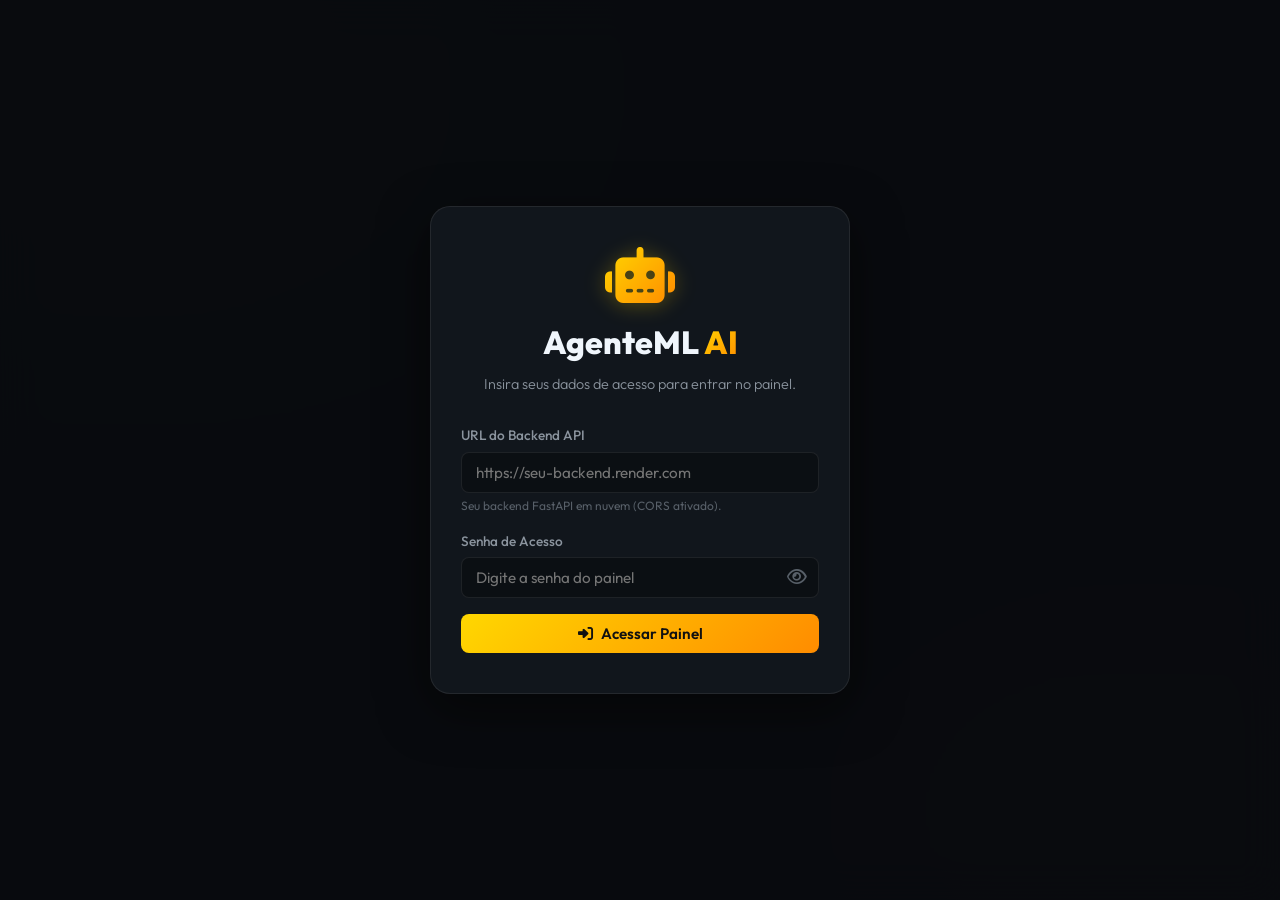
==== public/index.html @ 6416196d "Primeiro" ====
<!DOCTYPE html>
<html lang="pt-BR">
<head>
    <meta charset="UTF-8">
    <meta name="viewport" content="width=device-width, initial-scale=1.0">
    <title>Mercado Livre Affiliate AI Agent Dashboard</title>
    <!-- Google Fonts -->
    <link rel="preconnect" href="https://fonts.googleapis.com">
    <link rel="preconnect" href="https://fonts.gstatic.com" crossorigin>
    <link href="https://fonts.googleapis.com/css2?family=Outfit:wght@300;400;500;600;700;800&display=swap" rel="stylesheet">
    <!-- FontAwesome for Premium Icons -->
    <link rel="stylesheet" href="https://cdnjs.cloudflare.com/ajax/libs/font-awesome/6.4.0/css/all.min.css">
    <!-- Custom Style Sheet -->
    <link rel="stylesheet" href="style.css">
</head>
<body>

    <!-- LOGIN SCREEN OVERLAY -->
    <div id="login-overlay" class="login-overlay">
        <div class="login-card">
            <div class="login-header">
                <i class="fa-solid fa-robot login-logo-icon"></i>
                <h2>AgenteML <span>AI</span></h2>
                <p>Insira seus dados de acesso para entrar no painel.</p>
            </div>
            <form id="login-form" class="login-form">
                <!-- Backend API input (only visible if hosted on Firebase/remote) -->
                <div class="form-group" id="backend-url-group" style="display: none;">
                    <label for="login-backend-url">URL do Backend API</label>
                    <input type="text" id="login-backend-url" placeholder="https://seu-backend.render.com">
                    <small>Seu backend FastAPI em nuvem (CORS ativado).</small>
                </div>
                <div class="form-group">
                    <label for="login-password">Senha de Acesso</label>
                    <div class="input-password-wrapper">
                        <input type="password" id="login-password" placeholder="Digite a senha do painel" required>
                        <button type="button" class="toggle-password" onclick="togglePasswordVisibility('login-password')">
                            <i class="fa-regular fa-eye"></i>
                        </button>
                    </div>
                </div>
                <div id="login-error-msg" class="login-error-msg" style="display: none;">
                    <i class="fa-solid fa-triangle-exclamation"></i> <span>Senha incorreta.</span>
                </div>
                <button type="submit" class="btn btn-primary btn-block">
                    <i class="fa-solid fa-right-to-bracket"></i> Acessar Painel
                </button>
            </form>
        </div>
    </div>

    <!-- MAIN APP CONTAINER -->
    <div class="app-container" id="app-container" style="display: none;">
        
        <!-- HEADER -->
        <header class="app-header">
            <div class="header-logo">
                <i class="fa-solid fa-robot logo-icon"></i>
                <div class="logo-text">
                    <h1>AgenteML <span>AI</span></h1>
                    <p>Agente Automatizado de Ofertas & Afiliados</p>
                </div>
            </div>
            <div class="header-status">
                <div class="status-badge" id="scheduler-status">
                    <span class="status-dot"></span>
                    <span class="status-label">Agendador Inativo</span>
                </div>
                <div class="next-run-badge">
                    <i class="fa-regular fa-clock"></i>
                    <span>Próximo disparo: <strong id="next-run-time">--:--</strong></span>
                </div>
                <button onclick="logout()" class="btn-icon" title="Sair do Painel" style="margin-left: 10px; font-size: 1.15rem; color: var(--danger-color);">
                    <i class="fa-solid fa-power-off"></i>
                </button>
            </div>
        </header>

        <!-- MAIN LAYOUT -->
        <main class="app-content">
            
            <!-- LEFT PANEL: CONFIGURATION -->
            <section class="panel panel-config">
                <div class="panel-header">
                    <i class="fa-solid fa-sliders"></i>
                    <h2>Configurações do Agente</h2>
                </div>
                <form id="config-form" class="panel-body">
                    <!-- Mercado Livre Section -->
                    <div class="form-section">
                        <h3><i class="fa-solid fa-tags"></i> Mercado Livre</h3>
                        <div class="form-group">
                            <label for="MERCADO_LIVRE_AFFILIATE_ID">ID de Afiliado</label>
                            <input type="text" id="MERCADO_LIVRE_AFFILIATE_ID" placeholder="Ex: 12345678" required>
                            <small>Seu ID numérico para rastreamento de comissões.</small>
                        </div>
                    </div>

                    <!-- Security Section -->
                    <div class="form-section">
                        <h3><i class="fa-solid fa-shield-halved"></i> Segurança do Painel</h3>
                        <div class="form-group">
                            <label for="ADMIN_PASSWORD">Senha do Painel</label>
                            <div class="input-password-wrapper">
                                <input type="password" id="ADMIN_PASSWORD" placeholder="Altere a senha de acesso" required>
                                <button type="button" class="toggle-password" onclick="togglePasswordVisibility('ADMIN_PASSWORD')">
                                    <i class="fa-regular fa-eye"></i>
                                </button>
                            </div>
                            <small>Altere a senha usada para fazer login neste painel.</small>
                        </div>
                    </div>

                    <!-- AI Key Section -->
                    <div class="form-section">
                        <h3><i class="fa-solid fa-brain"></i> Inteligência Artificial</h3>
                        <div class="form-group">
                            <label for="GEMINI_API_KEY">Gemini API Key</label>
                            <div class="input-password-wrapper">
                                <input type="password" id="GEMINI_API_KEY" placeholder="Insira sua chave do Google AI Studio">
                                <button type="button" class="toggle-password" onclick="togglePasswordVisibility('GEMINI_API_KEY')">
                                    <i class="fa-regular fa-eye"></i>
                                </button>
                            </div>
                            <small>Chave para escrever as copies. Se vazia, usa o modelo de fallback padrão.</small>
                        </div>
                    </div>

                    <!-- Email / SMTP Section -->
                    <div class="form-section">
                        <h3><i class="fa-solid fa-envelope"></i> E-mail (Servidor SMTP)</h3>
                        <div class="form-row">
                            <div class="form-group col-8">
                                <label for="SMTP_SERVER">Servidor SMTP</label>
                                <input type="text" id="SMTP_SERVER" placeholder="Ex: smtp.gmail.com" required>
                            </div>
                            <div class="form-group col-4">
                                <label for="SMTP_PORT">Porta</label>
                                <input type="number" id="SMTP_PORT" placeholder="587" required>
                            </div>
                        </div>
                        <div class="form-group">
                            <label for="SMTP_USER">Usuário / E-mail do Rementente</label>
                            <input type="email" id="SMTP_USER" placeholder="seu-email@gmail.com" required>
                        </div>
                        <div class="form-group">
                            <label for="SMTP_PASSWORD">Senha do E-mail (ou Senha de App)</label>
                            <div class="input-password-wrapper">
                                <input type="password" id="SMTP_PASSWORD" placeholder="Senha do e-mail ou Token de aplicativo" required>
                                <button type="button" class="toggle-password" onclick="togglePasswordVisibility('SMTP_PASSWORD')">
                                    <i class="fa-regular fa-eye"></i>
                                </button>
                            </div>
                            <small>Para contas Gmail, utilize uma "Senha de App" gerada na conta Google.</small>
                        </div>
                        <div class="form-group">
                            <label for="RECEIVER_EMAIL">E-mail do Destinatário</label>
                            <input type="email" id="RECEIVER_EMAIL" placeholder="recebedor-ofertas@gmail.com" required>
                            <small>E-mail onde você deseja receber as promoções estruturadas.</small>
                        </div>
                        <button type="button" id="btn-test-email" class="btn btn-secondary">
                            <i class="fa-regular fa-paper-plane"></i> Testar Conexão SMTP
                        </button>
                    </div>

                    <!-- Schedule Section -->
                    <div class="form-section">
                        <h3><i class="fa-regular fa-calendar-check"></i> Agendamento Diário</h3>
                        <div class="form-group">
                            <label for="POST_TIMES">Horários de Disparo (separados por vírgula)</label>
                            <input type="text" id="POST_TIMES" placeholder="Ex: 09:00, 13:00, 19:00" required>
                            <small>Os horários em que o agente buscará promoções e enviará para seu e-mail.</small>
                        </div>
                    </div>

                    <div class="form-actions">
                        <button type="submit" class="btn btn-primary btn-block">
                            <i class="fa-regular fa-floppy-disk"></i> Salvar Configurações
                        </button>
                    </div>
                </form>
            </section>

            <!-- RIGHT PANEL: CONTROL BOARD, LOGS & HISTORY -->
            <section class="right-column">
                
                <!-- CONTROL BOARD -->
                <div class="panel panel-control">
                    <div class="panel-header">
                        <i class="fa-solid fa-gamepad"></i>
                        <h2>Painel de Controle</h2>
                    </div>
                    <div class="panel-body control-actions">
                        <button id="btn-trigger" class="btn btn-gradient">
                            <i class="fa-solid fa-bolt"></i> Executar Agente Agora
                        </button>
                        
                        <div class="status-summary">
                            <div class="summary-item">
                                <span class="summary-label">Última Execução</span>
                                <span class="summary-value" id="last-run-time">Nenhuma</span>
                            </div>
                            <div class="summary-item">
                                <span class="summary-label">Resultado</span>
                                <span class="summary-value" id="last-run-status">Aguardando</span>
                            </div>
                            <div class="summary-item">
                                <span class="summary-label">Itens Enviados</span>
                                <span class="summary-value" id="last-run-count">0</span>
                            </div>
                        </div>
                    </div>
                </div>

                <!-- LOGS BOX -->
                <div class="panel panel-logs">
                    <div class="panel-header">
                        <i class="fa-solid fa-terminal"></i>
                        <h2>Console de Logs</h2>
                        <button class="btn-icon" onclick="fetchLogs()" title="Atualizar Logs">
                            <i class="fa-solid fa-rotate"></i>
                        </button>
                    </div>
                    <div class="panel-body console-body" id="logs-console">
                        [Sistema] Carregando logs...
                    </div>
                </div>

                <!-- HISTORY OF OFFERS -->
                <div class="panel panel-history">
                    <div class="panel-header">
                        <i class="fa-solid fa-history"></i>
                        <h2>Histórico de Ofertas Geradas</h2>
                    </div>
                    <div class="panel-body history-body" id="history-container">
                        <div class="empty-state">
                            <i class="fa-solid fa-box-open"></i>
                            <p>Nenhuma oferta gerada ainda. Execute o agente acima para iniciar!</p>
                        </div>
                    </div>
                </div>

            </section>

        </main>
        
        <!-- FOOTER -->
        <footer class="app-footer">
            <p>&copy; 2026 AgenteML AI. Feito para potencializar suas vendas como afiliado Mercado Livre.</p>
        </footer>

    </div>

    <!-- Notification Toast -->
    <div id="toast" class="toast">
        <i id="toast-icon" class="fa-solid"></i>
        <span id="toast-message">Mensagem aqui</span>
    </div>

    <!-- Script Entrypoint -->
    <script src="app.js"></script>
</body>
</html>
---- public/style.css ----
/* AgenteML AI Dashboard Styles */

:root {
    --bg-dark: #090b0f;
    --app-bg: #0e1117;
    --panel-bg: rgba(22, 27, 34, 0.75);
    --border-color: rgba(255, 255, 255, 0.08);
    --border-active: rgba(255, 196, 0, 0.4);
    
    --text-primary: #f0f6fc;
    --text-secondary: #8b949e;
    --text-muted: #586069;
    
    --accent-yellow: #ffd700;
    --accent-orange: #ff7b00;
    --accent-gradient: linear-gradient(135deg, #ffd700, #ff8c00);
    --accent-color: #ffd700;
    
    --success-color: #2ea44f;
    --success-bg: rgba(46, 164, 79, 0.15);
    --danger-color: #f85149;
    --danger-bg: rgba(248, 81, 73, 0.15);
    --info-color: #58a6ff;
    
    --console-bg: #010409;
    --console-text: #39ff14; /* Cyber Neon Green */
    
    --font-main: 'Outfit', -apple-system, BlinkMacSystemFont, "Segoe UI", Helvetica, Arial, sans-serif;
    --transition-speed: 0.3s;
}

* {
    box-sizing: border-box;
    margin: 0;
    padding: 0;
}

/* Custom Scrollbar Styles for Premium Feel */
::-webkit-scrollbar {
    width: 8px;
    height: 8px;
}
::-webkit-scrollbar-track {
    background: rgba(0, 0, 0, 0.2);
    border-radius: 4px;
}
::-webkit-scrollbar-thumb {
    background: rgba(255, 215, 0, 0.15);
    border-radius: 4px;
    transition: background var(--transition-speed);
}
::-webkit-scrollbar-thumb:hover {
    background: rgba(255, 215, 0, 0.4);
}

body {
    background-color: var(--bg-dark);
    background-image: 
        radial-gradient(at 10% 10%, rgba(255, 215, 0, 0.03) 0px, transparent 50%),
        radial-gradient(at 90% 90%, rgba(255, 123, 0, 0.03) 0px, transparent 50%);
    background-attachment: fixed;
    color: var(--text-primary);
    font-family: var(--font-main);
    line-height: 1.5;
    -webkit-font-smoothing: antialiased;
}

.app-container {
    max-width: 1300px;
    margin: 0 auto;
    padding: 20px;
    display: flex;
    flex-direction: column;
    min-height: 100vh;
}

/* LOGIN OVERLAY STYLES */
.login-overlay {
    position: fixed;
    top: 0;
    left: 0;
    width: 100vw;
    height: 100vh;
    background-color: rgba(9, 11, 15, 0.85);
    backdrop-filter: blur(20px);
    z-index: 9999;
    display: flex;
    justify-content: center;
    align-items: center;
    padding: 20px;
}

.login-card {
    background: var(--panel-bg);
    border: 1px solid var(--border-color);
    border-radius: 20px;
    width: 100%;
    max-width: 420px;
    padding: 40px 30px;
    box-shadow: 0 15px 50px rgba(0, 0, 0, 0.5);
    text-align: center;
    animation: fadeIn 0.5s ease;
}

@keyframes fadeIn {
    from { opacity: 0; transform: translateY(-20px); }
    to { opacity: 1; transform: translateY(0); }
}

.login-header {
    margin-bottom: 30px;
}

.login-logo-icon {
    font-size: 3.5rem;
    background: var(--accent-gradient);
    -webkit-background-clip: text;
    -webkit-text-fill-color: transparent;
    filter: drop-shadow(0 2px 10px rgba(255, 215, 0, 0.3));
    margin-bottom: 15px;
}

.login-header h2 {
    font-size: 2rem;
    font-weight: 800;
    margin-bottom: 8px;
}

.login-header h2 span {
    color: var(--accent-orange);
    background: var(--accent-gradient);
    -webkit-background-clip: text;
    -webkit-text-fill-color: transparent;
}

.login-header p {
    font-size: 0.9rem;
    color: var(--text-secondary);
    font-weight: 300;
}

.login-form {
    text-align: left;
}

.login-error-msg {
    background-color: var(--danger-bg);
    border: 1px solid var(--danger-color);
    color: var(--danger-color);
    padding: 10px 14px;
    border-radius: 8px;
    font-size: 0.85rem;
    font-weight: 500;
    margin-bottom: 16px;
    display: flex;
    align-items: center;
    gap: 8px;
}

/* HEADER STYLES */
.app-header {
    display: flex;
    justify-content: space-between;
    align-items: center;
    padding: 20px 25px;
    background: var(--panel-bg);
    border: 1px solid var(--border-color);
    border-radius: 16px;
    margin-bottom: 24px;
    backdrop-filter: blur(12px);
    box-shadow: 0 8px 32px 0 rgba(0, 0, 0, 0.2);
}

.header-logo {
    display: flex;
    align-items: center;
    gap: 15px;
}

.logo-icon {
    font-size: 2.5rem;
    background: var(--accent-gradient);
    -webkit-background-clip: text;
    -webkit-text-fill-color: transparent;
    filter: drop-shadow(0 2px 8px rgba(255, 215, 0, 0.3));
    animation: pulse 3s infinite alternate;
}

@keyframes pulse {
    0% { transform: scale(1); filter: drop-shadow(0 2px 4px rgba(255, 215, 0, 0.2)); }
    100% { transform: scale(1.05); filter: drop-shadow(0 4px 12px rgba(255, 215, 0, 0.4)); }
}

.logo-text h1 {
    font-size: 1.8rem;
    font-weight: 800;
    letter-spacing: -0.5px;
}

.logo-text h1 span {
    color: var(--accent-orange);
    background: var(--accent-gradient);
    -webkit-background-clip: text;
    -webkit-text-fill-color: transparent;
}

.logo-text p {
    font-size: 0.85rem;
    color: var(--text-secondary);
    font-weight: 300;
}

.header-status {
    display: flex;
    align-items: center;
    gap: 20px;
}

.status-badge {
    display: flex;
    align-items: center;
    gap: 8px;
    background: rgba(0, 0, 0, 0.3);
    padding: 8px 16px;
    border-radius: 50px;
    border: 1px solid var(--border-color);
    font-size: 0.9rem;
    font-weight: 500;
}

.status-dot {
    width: 10px;
    height: 10px;
    border-radius: 50%;
    background-color: var(--text-muted);
}

.status-badge.active .status-dot {
    background-color: var(--success-color);
    box-shadow: 0 0 10px var(--success-color);
    animation: blink 1.5s infinite;
}

@keyframes blink {
    0% { opacity: 0.4; }
    50% { opacity: 1; }
    100% { opacity: 0.4; }
}

.next-run-badge {
    font-size: 0.9rem;
    color: var(--text-secondary);
    display: flex;
    align-items: center;
    gap: 8px;
}

.next-run-badge strong {
    color: var(--accent-color);
}

/* CONTENT LAYOUT */
.app-content {
    display: grid;
    grid-template-columns: 1fr 1.3fr;
    gap: 24px;
    flex: 1;
}

@media (max-width: 968px) {
    .app-content {
        grid-template-columns: 1fr;
    }
}

.right-column {
    display: flex;
    flex-direction: column;
    gap: 24px;
}

/* PANEL STYLES */
.panel {
    background: var(--panel-bg);
    border: 1px solid var(--border-color);
    border-radius: 16px;
    backdrop-filter: blur(12px);
    box-shadow: 0 8px 32px 0 rgba(0, 0, 0, 0.15);
    display: flex;
    flex-direction: column;
    overflow: hidden;
}

.panel-header {
    display: flex;
    align-items: center;
    gap: 12px;
    padding: 18px 24px;
    border-bottom: 1px solid var(--border-color);
    background: rgba(255, 255, 255, 0.01);
}

.panel-header i {
    font-size: 1.25rem;
    color: var(--accent-color);
}

.panel-header h2 {
    font-size: 1.15rem;
    font-weight: 600;
}

.panel-body {
    padding: 24px;
}

/* FORMS AND INPUTS */
.form-section {
    margin-bottom: 25px;
    border-bottom: 1px solid var(--border-color);
    padding-bottom: 20px;
}

.form-section:last-of-type {
    margin-bottom: 0;
    border-bottom: none;
    padding-bottom: 0;
}

.form-section h3 {
    font-size: 1rem;
    font-weight: 600;
    margin-bottom: 15px;
    color: var(--text-secondary);
    display: flex;
    align-items: center;
    gap: 8px;
}

.form-section h3 i {
    font-size: 0.95rem;
}

.form-group {
    margin-bottom: 16px;
}

.form-group:last-child {
    margin-bottom: 0;
}

.form-row {
    display: flex;
    gap: 16px;
}

.col-8 { flex: 2; }
.col-4 { flex: 1; }

label {
    display: block;
    font-size: 0.85rem;
    font-weight: 500;
    margin-bottom: 6px;
    color: var(--text-secondary);
}

input[type="text"],
input[type="email"],
input[type="number"],
input[type="password"] {
    width: 100%;
    background-color: rgba(0, 0, 0, 0.3);
    border: 1px solid var(--border-color);
    border-radius: 8px;
    padding: 10px 14px;
    color: var(--text-primary);
    font-family: var(--font-main);
    font-size: 0.95rem;
    transition: border-color var(--transition-speed), box-shadow var(--transition-speed);
}

input:focus {
    outline: none;
    border-color: var(--accent-color);
    box-shadow: 0 0 8px rgba(255, 215, 0, 0.15);
}

.input-password-wrapper {
    position: relative;
    display: flex;
    align-items: center;
    width: 100%;
}

.input-password-wrapper input {
    padding-right: 45px;
}

.toggle-password {
    position: absolute;
    right: 12px;
    background: none;
    border: none;
    color: var(--text-muted);
    cursor: pointer;
    font-size: 1.1rem;
    transition: color var(--transition-speed);
}

.toggle-password:hover {
    color: var(--text-secondary);
}

small {
    display: block;
    font-size: 0.75rem;
    color: var(--text-muted);
    margin-top: 4px;
}

/* BUTTONS */
.btn {
    display: inline-flex;
    align-items: center;
    justify-content: center;
    gap: 8px;
    font-family: var(--font-main);
    font-size: 0.95rem;
    font-weight: 600;
    padding: 10px 20px;
    border-radius: 8px;
    cursor: pointer;
    transition: all var(--transition-speed);
    border: none;
    text-align: center;
}

.btn-block {
    display: flex;
    width: 100%;
}

.btn-primary {
    background: var(--accent-gradient);
    color: #111;
}

.btn-primary:hover {
    transform: translateY(-2px);
    box-shadow: 0 4px 15px rgba(255, 215, 0, 0.3);
}

.btn-secondary {
    background-color: rgba(255, 255, 255, 0.05);
    border: 1px solid var(--border-color);
    color: var(--text-primary);
}

.btn-secondary:hover {
    background-color: rgba(255, 255, 255, 0.1);
    border-color: var(--text-secondary);
}

.btn-gradient {
    background: linear-gradient(135deg, #ffd700, #ff5500);
    color: white;
    font-size: 1.05rem;
    padding: 14px 28px;
    border-radius: 10px;
    box-shadow: 0 4px 12px rgba(255, 85, 0, 0.2);
}

.btn-gradient:hover {
    transform: translateY(-2px);
    box-shadow: 0 6px 20px rgba(255, 85, 0, 0.4);
}

.btn-gradient:active {
    transform: translateY(0);
}

.btn-icon {
    background: none;
    border: none;
    color: var(--text-secondary);
    cursor: pointer;
    font-size: 1rem;
    padding: 5px;
    border-radius: 4px;
    transition: color var(--transition-speed), background-color var(--transition-speed);
}

.btn-icon:hover {
    color: var(--text-primary);
    background-color: rgba(255, 255, 255, 0.05);
}

/* CONTROL PANEL */
.control-actions {
    display: flex;
    flex-direction: column;
    align-items: center;
    gap: 20px;
}

.status-summary {
    width: 100%;
    display: grid;
    grid-template-columns: repeat(3, 1fr);
    gap: 15px;
    margin-top: 10px;
}

.summary-item {
    background-color: rgba(0, 0, 0, 0.2);
    border: 1px solid var(--border-color);
    border-radius: 10px;
    padding: 12px;
    text-align: center;
}

.summary-label {
    display: block;
    font-size: 0.75rem;
    color: var(--text-secondary);
    margin-bottom: 4px;
}

.summary-value {
    font-size: 0.95rem;
    font-weight: 700;
    color: var(--text-primary);
}

#last-run-status.sucesso {
    color: var(--success-color);
}
#last-run-status.falha {
    color: var(--danger-color);
}

/* LOGS BOX */
.panel-logs .panel-header {
    justify-content: space-between;
}

.console-body {
    background-color: var(--console-bg);
    border: 1px solid var(--border-color);
    border-radius: 8px;
    font-family: 'Courier New', Courier, monospace;
    font-size: 0.82rem;
    color: var(--console-text);
    height: 180px;
    overflow-y: auto;
    padding: 15px;
    white-space: pre-wrap;
    line-height: 1.4;
    word-break: break-all;
    box-shadow: inset 0 2px 8px rgba(0,0,0,0.8);
}

/* HISTORY AND OFFERS */
.history-body {
    max-height: 650px; /* Increased height */
    overflow-y: auto;
    display: flex;
    flex-direction: column;
    gap: 20px;
    padding-right: 5px; /* Added right padding to prevent clipping of scrollbar */
}

.empty-state {
    text-align: center;
    padding: 40px 20px;
    color: var(--text-muted);
}

.empty-state i {
    font-size: 3rem;
    margin-bottom: 15px;
}

.empty-state p {
    font-size: 0.95rem;
}

/* Run Group */
.run-group {
    border: 1px solid var(--border-color);
    border-radius: 12px;
    overflow: hidden;
    background-color: rgba(255, 255, 255, 0.01);
}

.run-group-header {
    background-color: rgba(0, 0, 0, 0.2);
    padding: 12px 18px;
    font-size: 0.85rem;
    font-weight: 600;
    color: var(--text-secondary);
    border-bottom: 1px solid var(--border-color);
    display: flex;
    justify-content: space-between;
    align-items: center;
}

.run-group-header span i {
    color: var(--accent-color);
    margin-right: 6px;
}

/* Offer Card */
.offer-card {
    padding: 18px;
    border-bottom: 1px solid var(--border-color);
    display: flex;
    flex-direction: column;
    gap: 15px;
}

.offer-card:last-child {
    border-bottom: none;
}

.offer-product-info {
    display: flex;
    gap: 15px;
}

.offer-thumb-wrapper {
    width: 80px;
    height: 80px;
    border-radius: 8px;
    border: 1px solid var(--border-color);
    overflow: hidden;
    background-color: white;
    display: flex;
    align-items: center;
    justify-content: center;
    flex-shrink: 0;
}

.offer-thumb {
    max-width: 100%;
    max-height: 100%;
    object-fit: contain;
}

.offer-details {
    display: flex;
    flex-direction: column;
    justify-content: space-between;
}

.offer-title {
    font-size: 0.95rem;
    font-weight: 600;
    color: var(--text-primary);
    line-height: 1.4;
    display: -webkit-box;
    -webkit-line-clamp: 2;
    -webkit-box-orient: vertical;
    overflow: hidden;
}

.offer-price-row {
    display: flex;
    align-items: center;
    gap: 10px;
    margin-top: 5px;
}

.offer-price-original {
    text-decoration: line-through;
    color: var(--text-muted);
    font-size: 0.85rem;
}

.offer-price-current {
    font-size: 1.1rem;
    font-weight: 700;
    color: var(--accent-color);
}

.offer-discount-badge {
    background-color: var(--success-bg);
    color: var(--success-color);
    padding: 2px 6px;
    border-radius: 4px;
    font-size: 0.75rem;
    font-weight: 700;
}

/* Copy text block */
.offer-copy-section {
    display: flex;
    flex-direction: column;
    gap: 8px;
}

.copy-header-row {
    display: flex;
    justify-content: space-between;
    align-items: center;
}

.copy-header-row span {
    font-size: 0.8rem;
    font-weight: 600;
    color: var(--text-secondary);
}

.offer-copy-box {
    background-color: var(--console-bg);
    border: 1px solid var(--border-color);
    border-radius: 8px;
    padding: 12px;
    font-family: 'Courier New', Courier, monospace;
    font-size: 0.8rem;
    white-space: pre-wrap;
    color: var(--text-secondary);
    max-height: 120px;
    overflow-y: auto;
    position: relative;
    line-height: 1.4;
}

.btn-copy {
    background-color: rgba(255, 215, 0, 0.1);
    color: var(--accent-color);
    border: 1px solid rgba(255, 215, 0, 0.2);
    font-size: 0.75rem;
    font-weight: 600;
    padding: 4px 8px;
    border-radius: 4px;
    cursor: pointer;
    transition: all var(--transition-speed);
}

.btn-copy:hover {
    background-color: var(--accent-color);
    color: #111;
}

.btn-copy.copied {
    background-color: var(--success-bg);
    color: var(--success-color);
    border-color: var(--success-color);
}

.offer-actions {
    display: flex;
    justify-content: flex-end;
}

.btn-link-ml {
    background-color: #3483fa; /* Mercado Livre blue */
    color: white;
    font-size: 0.8rem;
    padding: 6px 12px;
    border-radius: 6px;
    text-decoration: none;
    font-weight: 600;
    display: inline-flex;
    align-items: center;
    gap: 6px;
    transition: opacity var(--transition-speed);
}

.btn-link-ml:hover {
    opacity: 0.9;
}

/* APP FOOTER */
.app-footer {
    text-align: center;
    padding: 20px 0;
    margin-top: 30px;
    border-top: 1px solid var(--border-color);
    color: var(--text-muted);
    font-size: 0.8rem;
}

/* TOAST NOTIFICATION */
.toast {
    position: fixed;
    bottom: -80px;
    right: 20px;
    background-color: var(--panel-bg);
    border: 1px solid var(--border-color);
    backdrop-filter: blur(10px);
    border-radius: 10px;
    padding: 15px 25px;
    box-shadow: 0 10px 30px rgba(0,0,0,0.5);
    display: flex;
    align-items: center;
    gap: 12px;
    z-index: 1000;
    transition: bottom 0.4s cubic-bezier(0.175, 0.885, 0.32, 1.275);
}

.toast.show {
    bottom: 20px;
}

.toast i.success { color: var(--success-color); }
.toast i.error { color: var(--danger-color); }
.toast i.info { color: var(--info-color); }
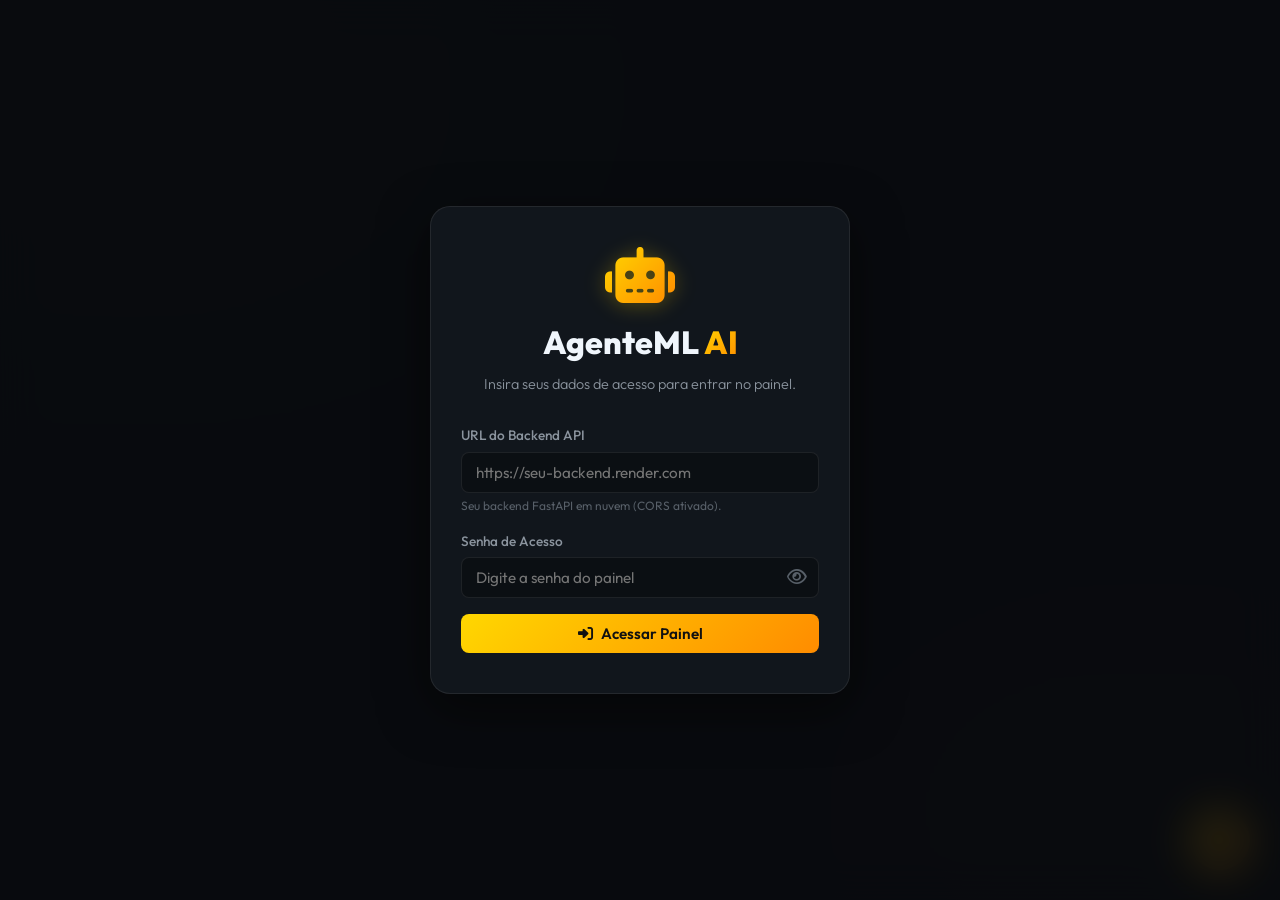
==== commit d239cf11: "Melhoria no sistema e instalador" ====
--- a/public/index.html
+++ b/public/index.html
@@ -12,6 +12,13 @@
     <link rel="stylesheet" href="https://cdnjs.cloudflare.com/ajax/libs/font-awesome/6.4.0/css/all.min.css">
     <!-- Custom Style Sheet -->
     <link rel="stylesheet" href="style.css">
+    
+    <!-- PWA Manifest & Meta Tags -->
+    <link rel="manifest" href="/manifest.json">
+    <meta name="apple-mobile-web-app-capable" content="yes">
+    <meta name="apple-mobile-web-app-status-bar-style" content="black-translucent">
+    <meta name="apple-mobile-web-app-title" content="AgenteML">
+    <link rel="apple-touch-icon" href="/icon-192.png">
 </head>
 <body>
 
@@ -67,9 +74,16 @@
                     <span class="status-label">Agendador Inativo</span>
                 </div>
                 <div class="next-run-badge">
+                    <i class="fa-solid fa-server"></i>
+                    <span>Hora do Servidor (BR): <strong id="server-time">--:--:--</strong></span>
+                </div>
+                <div class="next-run-badge">
                     <i class="fa-regular fa-clock"></i>
-                    <span>Próximo disparo: <strong id="next-run-time">--:--</strong></span>
-                </div>
+                    <span>Próximo disparo: <strong id="next-run-time">--:--:--</strong></span>
+                </div>
+                <button id="btn-install-app" class="btn btn-secondary" style="display: none; margin-left: 10px; padding: 6px 12px; font-size: 0.85rem;">
+                    <i class="fa-solid fa-download"></i> Instalar App
+                </button>
                 <button onclick="logout()" class="btn-icon" title="Sair do Painel" style="margin-left: 10px; font-size: 1.15rem; color: var(--danger-color);">
                     <i class="fa-solid fa-power-off"></i>
                 </button>
@@ -79,168 +93,62 @@
         <!-- MAIN LAYOUT -->
         <main class="app-content">
             
-            <!-- LEFT PANEL: CONFIGURATION -->
-            <section class="panel panel-config">
+            <!-- CONTROL BOARD -->
+            <div class="panel panel-control">
                 <div class="panel-header">
-                    <i class="fa-solid fa-sliders"></i>
-                    <h2>Configurações do Agente</h2>
-                </div>
-                <form id="config-form" class="panel-body">
-                    <!-- Mercado Livre Section -->
-                    <div class="form-section">
-                        <h3><i class="fa-solid fa-tags"></i> Mercado Livre</h3>
-                        <div class="form-group">
-                            <label for="MERCADO_LIVRE_AFFILIATE_ID">ID de Afiliado</label>
-                            <input type="text" id="MERCADO_LIVRE_AFFILIATE_ID" placeholder="Ex: 12345678" required>
-                            <small>Seu ID numérico para rastreamento de comissões.</small>
-                        </div>
-                    </div>
-
-                    <!-- Security Section -->
-                    <div class="form-section">
-                        <h3><i class="fa-solid fa-shield-halved"></i> Segurança do Painel</h3>
-                        <div class="form-group">
-                            <label for="ADMIN_PASSWORD">Senha do Painel</label>
-                            <div class="input-password-wrapper">
-                                <input type="password" id="ADMIN_PASSWORD" placeholder="Altere a senha de acesso" required>
-                                <button type="button" class="toggle-password" onclick="togglePasswordVisibility('ADMIN_PASSWORD')">
-                                    <i class="fa-regular fa-eye"></i>
-                                </button>
-                            </div>
-                            <small>Altere a senha usada para fazer login neste painel.</small>
-                        </div>
-                    </div>
-
-                    <!-- AI Key Section -->
-                    <div class="form-section">
-                        <h3><i class="fa-solid fa-brain"></i> Inteligência Artificial</h3>
-                        <div class="form-group">
-                            <label for="GEMINI_API_KEY">Gemini API Key</label>
-                            <div class="input-password-wrapper">
-                                <input type="password" id="GEMINI_API_KEY" placeholder="Insira sua chave do Google AI Studio">
-                                <button type="button" class="toggle-password" onclick="togglePasswordVisibility('GEMINI_API_KEY')">
-                                    <i class="fa-regular fa-eye"></i>
-                                </button>
-                            </div>
-                            <small>Chave para escrever as copies. Se vazia, usa o modelo de fallback padrão.</small>
-                        </div>
-                    </div>
-
-                    <!-- Email / SMTP Section -->
-                    <div class="form-section">
-                        <h3><i class="fa-solid fa-envelope"></i> E-mail (Servidor SMTP)</h3>
-                        <div class="form-row">
-                            <div class="form-group col-8">
-                                <label for="SMTP_SERVER">Servidor SMTP</label>
-                                <input type="text" id="SMTP_SERVER" placeholder="Ex: smtp.gmail.com" required>
-                            </div>
-                            <div class="form-group col-4">
-                                <label for="SMTP_PORT">Porta</label>
-                                <input type="number" id="SMTP_PORT" placeholder="587" required>
-                            </div>
-                        </div>
-                        <div class="form-group">
-                            <label for="SMTP_USER">Usuário / E-mail do Rementente</label>
-                            <input type="email" id="SMTP_USER" placeholder="seu-email@gmail.com" required>
-                        </div>
-                        <div class="form-group">
-                            <label for="SMTP_PASSWORD">Senha do E-mail (ou Senha de App)</label>
-                            <div class="input-password-wrapper">
-                                <input type="password" id="SMTP_PASSWORD" placeholder="Senha do e-mail ou Token de aplicativo" required>
-                                <button type="button" class="toggle-password" onclick="togglePasswordVisibility('SMTP_PASSWORD')">
-                                    <i class="fa-regular fa-eye"></i>
-                                </button>
-                            </div>
-                            <small>Para contas Gmail, utilize uma "Senha de App" gerada na conta Google.</small>
-                        </div>
-                        <div class="form-group">
-                            <label for="RECEIVER_EMAIL">E-mail do Destinatário</label>
-                            <input type="email" id="RECEIVER_EMAIL" placeholder="recebedor-ofertas@gmail.com" required>
-                            <small>E-mail onde você deseja receber as promoções estruturadas.</small>
-                        </div>
-                        <button type="button" id="btn-test-email" class="btn btn-secondary">
-                            <i class="fa-regular fa-paper-plane"></i> Testar Conexão SMTP
-                        </button>
-                    </div>
-
-                    <!-- Schedule Section -->
-                    <div class="form-section">
-                        <h3><i class="fa-regular fa-calendar-check"></i> Agendamento Diário</h3>
-                        <div class="form-group">
-                            <label for="POST_TIMES">Horários de Disparo (separados por vírgula)</label>
-                            <input type="text" id="POST_TIMES" placeholder="Ex: 09:00, 13:00, 19:00" required>
-                            <small>Os horários em que o agente buscará promoções e enviará para seu e-mail.</small>
-                        </div>
-                    </div>
-
-                    <div class="form-actions">
-                        <button type="submit" class="btn btn-primary btn-block">
-                            <i class="fa-regular fa-floppy-disk"></i> Salvar Configurações
-                        </button>
-                    </div>
-                </form>
-            </section>
-
-            <!-- RIGHT PANEL: CONTROL BOARD, LOGS & HISTORY -->
-            <section class="right-column">
-                
-                <!-- CONTROL BOARD -->
-                <div class="panel panel-control">
-                    <div class="panel-header">
-                        <i class="fa-solid fa-gamepad"></i>
-                        <h2>Painel de Controle</h2>
-                    </div>
-                    <div class="panel-body control-actions">
-                        <button id="btn-trigger" class="btn btn-gradient">
-                            <i class="fa-solid fa-bolt"></i> Executar Agente Agora
-                        </button>
-                        
-                        <div class="status-summary">
-                            <div class="summary-item">
-                                <span class="summary-label">Última Execução</span>
-                                <span class="summary-value" id="last-run-time">Nenhuma</span>
-                            </div>
-                            <div class="summary-item">
-                                <span class="summary-label">Resultado</span>
-                                <span class="summary-value" id="last-run-status">Aguardando</span>
-                            </div>
-                            <div class="summary-item">
-                                <span class="summary-label">Itens Enviados</span>
-                                <span class="summary-value" id="last-run-count">0</span>
-                            </div>
-                        </div>
-                    </div>
-                </div>
-
-                <!-- LOGS BOX -->
-                <div class="panel panel-logs">
-                    <div class="panel-header">
-                        <i class="fa-solid fa-terminal"></i>
-                        <h2>Console de Logs</h2>
-                        <button class="btn-icon" onclick="fetchLogs()" title="Atualizar Logs">
-                            <i class="fa-solid fa-rotate"></i>
-                        </button>
-                    </div>
-                    <div class="panel-body console-body" id="logs-console">
-                        [Sistema] Carregando logs...
-                    </div>
-                </div>
-
-                <!-- HISTORY OF OFFERS -->
-                <div class="panel panel-history">
-                    <div class="panel-header">
-                        <i class="fa-solid fa-history"></i>
-                        <h2>Histórico de Ofertas Geradas</h2>
-                    </div>
-                    <div class="panel-body history-body" id="history-container">
-                        <div class="empty-state">
-                            <i class="fa-solid fa-box-open"></i>
-                            <p>Nenhuma oferta gerada ainda. Execute o agente acima para iniciar!</p>
-                        </div>
-                    </div>
-                </div>
-
-            </section>
+                    <i class="fa-solid fa-gamepad"></i>
+                    <h2>Painel de Controle</h2>
+                </div>
+                <div class="panel-body control-actions">
+                    <button id="btn-trigger" class="btn btn-gradient">
+                        <i class="fa-solid fa-bolt"></i> Executar Agente Agora
+                    </button>
+                    
+                    <div class="status-summary">
+                        <div class="summary-item">
+                            <span class="summary-label">Última Execução</span>
+                            <span class="summary-value" id="last-run-time">Nenhuma</span>
+                        </div>
+                        <div class="summary-item">
+                            <span class="summary-label">Resultado</span>
+                            <span class="summary-value" id="last-run-status">Aguardando</span>
+                        </div>
+                        <div class="summary-item">
+                            <span class="summary-label">Itens Gerados</span>
+                            <span class="summary-value" id="last-run-count">0</span>
+                        </div>
+                    </div>
+                </div>
+            </div>
+
+            <!-- LOGS BOX -->
+            <div class="panel panel-logs">
+                <div class="panel-header">
+                    <i class="fa-solid fa-terminal"></i>
+                    <h2>Console de Logs</h2>
+                    <button class="btn-icon" onclick="fetchLogs()" title="Atualizar Logs">
+                        <i class="fa-solid fa-rotate"></i>
+                    </button>
+                </div>
+                <div class="panel-body console-body" id="logs-console">
+                    [Sistema] Carregando logs...
+                </div>
+            </div>
+
+            <!-- HISTORY OF OFFERS -->
+            <div class="panel panel-history">
+                <div class="panel-header">
+                    <i class="fa-solid fa-history"></i>
+                    <h2>Histórico de Ofertas Geradas</h2>
+                </div>
+                <div class="panel-body history-body" id="history-container">
+                    <div class="empty-state">
+                        <i class="fa-solid fa-box-open"></i>
+                        <p>Nenhuma oferta gerada ainda. Execute o agente acima para iniciar!</p>
+                    </div>
+                </div>
+                <div id="pagination-controls" class="pagination-controls"></div>
+            </div>
 
         </main>
         
@@ -251,6 +159,80 @@
 
     </div>
 
+    <!-- CONFIGURATION MODAL -->
+    <div id="config-modal" class="modal-overlay" style="display: none;">
+        <div class="modal-card">
+            <div class="modal-header">
+                <h2><i class="fa-solid fa-sliders"></i> Configurações do Agente</h2>
+                <button type="button" class="btn-close-modal" onclick="closeConfigModal()">
+                    <i class="fa-solid fa-xmark"></i>
+                </button>
+            </div>
+            <form id="config-form" class="modal-body">
+                <!-- Mercado Livre Section -->
+                <div class="form-section">
+                    <h3><i class="fa-solid fa-tags"></i> Mercado Livre</h3>
+                    <div class="form-group">
+                        <label for="MERCADO_LIVRE_AFFILIATE_ID">ID de Afiliado</label>
+                        <input type="text" id="MERCADO_LIVRE_AFFILIATE_ID" placeholder="Ex: 12345678" required>
+                        <small>Seu ID numérico para rastreamento de comissões.</small>
+                    </div>
+                </div>
+
+                <!-- Security Section -->
+                <div class="form-section">
+                    <h3><i class="fa-solid fa-shield-halved"></i> Segurança do Painel</h3>
+                    <div class="form-group">
+                        <label for="ADMIN_PASSWORD">Senha do Painel</label>
+                        <div class="input-password-wrapper">
+                            <input type="password" id="ADMIN_PASSWORD" placeholder="Altere a senha de acesso" required>
+                            <button type="button" class="toggle-password" onclick="togglePasswordVisibility('ADMIN_PASSWORD')">
+                                <i class="fa-regular fa-eye"></i>
+                            </button>
+                        </div>
+                        <small>Altere a senha usada para fazer login neste painel.</small>
+                    </div>
+                </div>
+
+                <!-- AI Key Section -->
+                <div class="form-section">
+                    <h3><i class="fa-solid fa-brain"></i> Inteligência Artificial</h3>
+                    <div class="form-group">
+                        <label for="GEMINI_API_KEY">Gemini API Key</label>
+                        <div class="input-password-wrapper">
+                            <input type="password" id="GEMINI_API_KEY" placeholder="Insira sua chave do Google AI Studio">
+                            <button type="button" class="toggle-password" onclick="togglePasswordVisibility('GEMINI_API_KEY')">
+                                <i class="fa-regular fa-eye"></i>
+                            </button>
+                        </div>
+                        <small>Chave para escrever as copies. Se vazia, usa o modelo de fallback padrão.</small>
+                    </div>
+                </div>
+
+                <!-- Schedule Section -->
+                <div class="form-section">
+                    <h3><i class="fa-regular fa-calendar-check"></i> Agendamento Diário</h3>
+                    <div class="form-group">
+                        <label for="POST_TIMES">Horários de Disparo (separados por vírgula)</label>
+                        <input type="text" id="POST_TIMES" placeholder="Ex: 09:00, 13:00, 19:00" required>
+                        <small>Os horários em que o agente buscará promoções e atualizará o histórico.</small>
+                    </div>
+                </div>
+
+                <div class="form-actions">
+                    <button type="submit" class="btn btn-primary btn-block">
+                        <i class="fa-regular fa-floppy-disk"></i> Salvar Configurações
+                    </button>
+                </div>
+            </form>
+        </div>
+    </div>
+
+    <!-- FLOATING ACTION BUTTON (FAB) -->
+    <button id="btn-open-config" class="btn-fab" onclick="openConfigModal()" title="Configurações">
+        <i class="fa-solid fa-gear"></i>
+    </button>
+
     <!-- Notification Toast -->
     <div id="toast" class="toast">
         <i id="toast-icon" class="fa-solid"></i>
--- a/public/style.css
+++ b/public/style.css
@@ -53,6 +53,11 @@
     background: rgba(255, 215, 0, 0.4);
 }
 
+html, body {
+    overflow-y: auto !important;
+    min-height: 100vh;
+}
+
 body {
     background-color: var(--bg-dark);
     background-image: 
@@ -261,22 +266,13 @@
 
 /* CONTENT LAYOUT */
 .app-content {
-    display: grid;
-    grid-template-columns: 1fr 1.3fr;
+    display: flex;
+    flex-direction: column;
     gap: 24px;
     flex: 1;
-}
-
-@media (max-width: 968px) {
-    .app-content {
-        grid-template-columns: 1fr;
-    }
-}
-
-.right-column {
-    display: flex;
-    flex-direction: column;
-    gap: 24px;
+    max-width: 900px;
+    width: 100%;
+    margin: 0 auto;
 }
 
 /* PANEL STYLES */
@@ -561,14 +557,10 @@
     box-shadow: inset 0 2px 8px rgba(0,0,0,0.8);
 }
 
-/* HISTORY AND OFFERS */
 .history-body {
-    max-height: 650px; /* Increased height */
-    overflow-y: auto;
     display: flex;
     flex-direction: column;
     gap: 20px;
-    padding-right: 5px; /* Added right padding to prevent clipping of scrollbar */
 }
 
 .empty-state {
@@ -753,6 +745,54 @@
 .offer-actions {
     display: flex;
     justify-content: flex-end;
+    gap: 10px;
+    flex-wrap: wrap;
+}
+
+.btn-whatsapp {
+    background-color: #25d366; /* WhatsApp Green */
+    color: white !important;
+    font-size: 0.8rem;
+    padding: 6px 12px;
+    border-radius: 6px;
+    text-decoration: none;
+    font-weight: 600;
+    display: inline-flex;
+    align-items: center;
+    gap: 6px;
+    transition: opacity var(--transition-speed);
+    border: none;
+    cursor: pointer;
+}
+
+.btn-whatsapp:hover {
+    opacity: 0.9;
+}
+
+.btn-copy-image {
+    background-color: rgba(88, 166, 255, 0.1);
+    color: var(--info-color);
+    border: 1px solid rgba(88, 166, 255, 0.2);
+    font-size: 0.8rem;
+    font-weight: 600;
+    padding: 6px 12px;
+    border-radius: 6px;
+    cursor: pointer;
+    transition: all var(--transition-speed);
+    display: inline-flex;
+    align-items: center;
+    gap: 6px;
+}
+
+.btn-copy-image:hover {
+    background-color: var(--info-color);
+    color: #111;
+}
+
+.btn-copy-image.copied {
+    background-color: var(--success-bg);
+    color: var(--success-color);
+    border-color: var(--success-color);
 }
 
 .btn-link-ml {
@@ -808,3 +848,147 @@
 .toast i.success { color: var(--success-color); }
 .toast i.error { color: var(--danger-color); }
 .toast i.info { color: var(--info-color); }
+
+/* CONFIGURATION MODAL STYLES */
+.modal-overlay {
+    position: fixed;
+    top: 0;
+    left: 0;
+    width: 100vw;
+    height: 100vh;
+    background-color: rgba(9, 11, 15, 0.75);
+    backdrop-filter: blur(10px);
+    z-index: 1000;
+    display: flex;
+    justify-content: center;
+    align-items: center;
+    padding: 20px;
+    animation: fadeIn 0.3s ease;
+}
+
+.modal-card {
+    background: var(--panel-bg);
+    border: 1px solid var(--border-color);
+    border-radius: 20px;
+    width: 100%;
+    max-width: 600px;
+    max-height: 90vh;
+    display: flex;
+    flex-direction: column;
+    overflow: hidden;
+    box-shadow: 0 15px 50px rgba(0, 0, 0, 0.5);
+    animation: scaleIn 0.3s cubic-bezier(0.175, 0.885, 0.32, 1.275);
+}
+
+@keyframes scaleIn {
+    from { transform: scale(0.95); opacity: 0; }
+    to { transform: scale(1); opacity: 1; }
+}
+
+.modal-header {
+    display: flex;
+    justify-content: space-between;
+    align-items: center;
+    padding: 20px 24px;
+    border-bottom: 1px solid var(--border-color);
+    background: rgba(255, 255, 255, 0.02);
+}
+
+.modal-header h2 {
+    font-size: 1.25rem;
+    font-weight: 700;
+    display: flex;
+    align-items: center;
+    gap: 10px;
+}
+
+.modal-header h2 i {
+    color: var(--accent-color);
+}
+
+.btn-close-modal {
+    background: none;
+    border: none;
+    color: var(--text-secondary);
+    cursor: pointer;
+    font-size: 1.5rem;
+    line-height: 1;
+    transition: color var(--transition-speed);
+}
+
+.btn-close-modal:hover {
+    color: var(--danger-color);
+}
+
+.modal-body {
+    padding: 24px;
+    overflow-y: auto;
+    flex: 1;
+}
+
+/* FLOATING ACTION BUTTON (FAB) */
+.btn-fab {
+    position: fixed;
+    bottom: 30px;
+    right: 30px;
+    width: 60px;
+    height: 60px;
+    border-radius: 50%;
+    background: var(--accent-gradient);
+    border: none;
+    color: #111;
+    font-size: 1.5rem;
+    cursor: pointer;
+    display: flex;
+    align-items: center;
+    justify-content: center;
+    box-shadow: 0 4px 20px rgba(255, 215, 0, 0.4);
+    transition: transform var(--transition-speed), box-shadow var(--transition-speed);
+    z-index: 990; /* below toast/login but above dashboard panels */
+}
+
+.btn-fab:hover {
+    transform: scale(1.1) rotate(45deg);
+    box-shadow: 0 8px 25px rgba(255, 215, 0, 0.6);
+}
+
+/* PAGINATION CONTROLS */
+.pagination-controls {
+    display: flex;
+    justify-content: center;
+    align-items: center;
+    gap: 15px;
+    padding: 15px 24px;
+    border-top: 1px solid var(--border-color);
+    background-color: rgba(0, 0, 0, 0.1);
+}
+
+.btn-page {
+    background-color: rgba(255, 255, 255, 0.05);
+    border: 1px solid var(--border-color);
+    color: var(--text-primary);
+    font-family: var(--font-main);
+    font-size: 0.85rem;
+    font-weight: 600;
+    padding: 6px 12px;
+    border-radius: 6px;
+    cursor: pointer;
+    transition: all var(--transition-speed);
+}
+
+.btn-page:hover:not(:disabled) {
+    background-color: var(--accent-color);
+    color: #111;
+    border-color: var(--accent-color);
+}
+
+.btn-page:disabled {
+    opacity: 0.4;
+    cursor: not-allowed;
+}
+
+.page-info {
+    font-size: 0.85rem;
+    color: var(--text-secondary);
+    font-weight: 500;
+}
